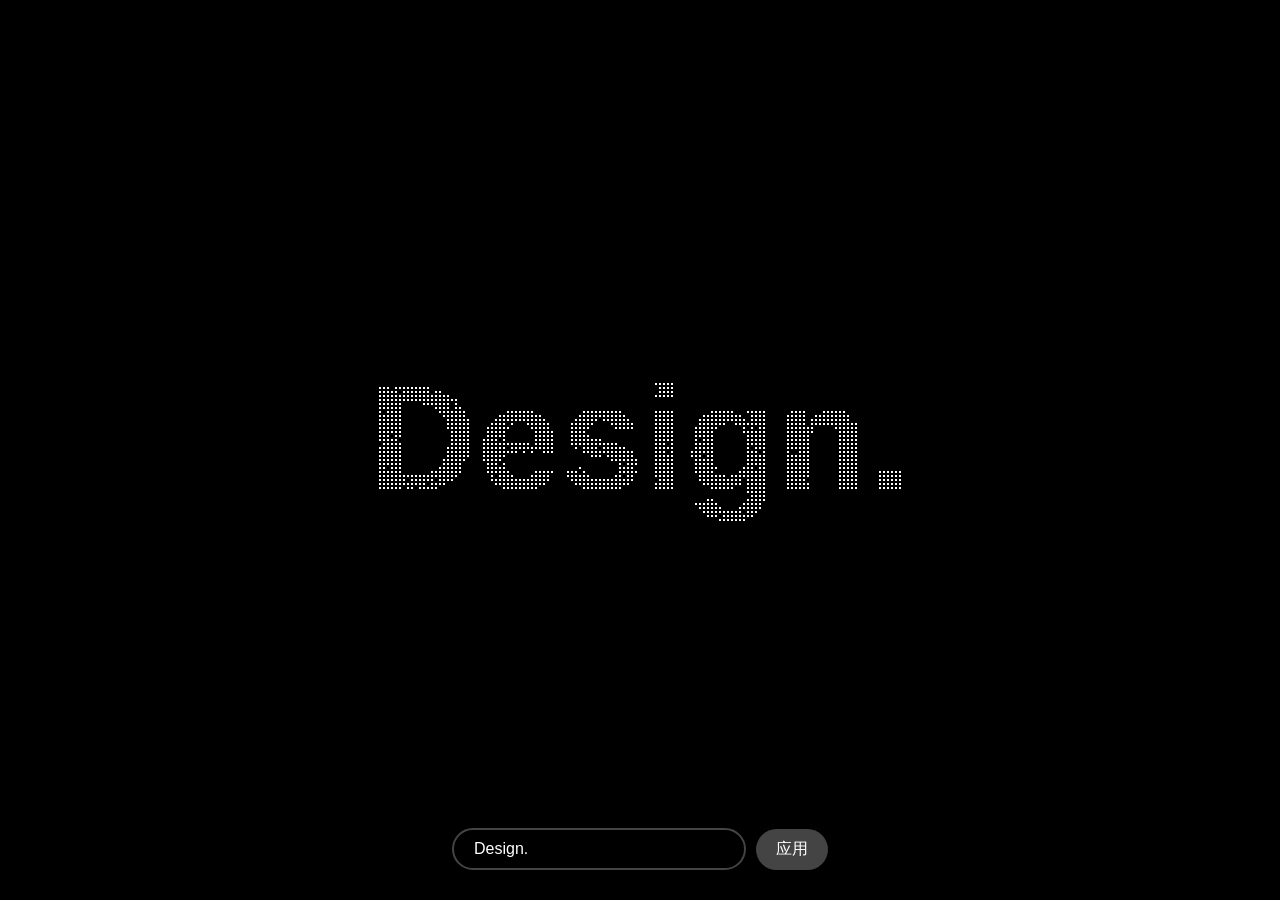
==== granule.html @ 825453bb "first commit" ====
﻿<!doctype html>
<html>
<head>
<meta charset="utf-8">
<title>文字化微粒子</title>
<script src="https://ajax.aspnetcdn.com/ajax/jQuery/jquery-1.11.3.min.js"></script>
<style>
body {
	display:grid;
	place-items:center;
	height:100dvh;
	background:#222;
	margin:0;
}
canvas {
	position:fixed;
	inset:0;
	width:100%;
	height:100%;
}
.input-container {
	position:fixed;
	bottom:30px;
	left:50%;
	transform:translateX(-50%);
	z-index:10;
	display:flex;
	gap:10px;
	align-items:center;
}
#textInput {
	padding:10px 20px;
	font-size:16px;
	border:2px solid #444;
	border-radius:25px;
	background:rgba(0,0,0,0.7);
	color:#fff;
	outline:none;
	width:250px;
	transition:border-color 0.3s;
}
#textInput:focus {
	border-color:#666;
}
#submitBtn {
	padding:10px 20px;
	font-size:16px;
	border:none;
	border-radius:25px;
	background:#444;
	color:#fff;
	cursor:pointer;
	transition:background 0.3s;
}
#submitBtn:hover {
	background:#666;
}
</style>
</head>
<body>
<div>
    <canvas></canvas>
</div>
<div class="input-container">
    <input type="text" id="textInput" placeholder="输入文字..." value="Design.">
    <button id="submitBtn">应用</button>
</div>

<script>
const canvas = document.querySelector("canvas");
const gl = canvas.getContext("webgl");

canvas.width = window.innerWidth;
canvas.height = window.innerHeight;
gl.viewport(0, 0, canvas.width, canvas.height);

// Configurable parameters
const config = {
    particleCount: 5000,
    textArray: ["Design.", "Code.", "Coffee."],
    mouseRadius: 0.1,
    particleSize: 2,
    forceMultiplier: 0.001,
    returnSpeed: 0.005,
    velocityDamping: 0.95,
    colorMultiplier: 40000,
    saturationMultiplier: 1000,
    textChangeInterval: 10000,
    rotationForceMultiplier: 0.5
};

let currentTextIndex = 0;
let nextTextTimeout;
let textCoordinates = [];

const mouse = {
    x: -500,
    y: -500,
    radius: config.mouseRadius
};

const particles = [];
for (let i = 0; i < config.particleCount; i++) {
    particles.push({
        x: 0,
        y: 0,
        baseX: 0,
        baseY: 0,
        vx: 0,
        vy: 0
    });
}

const vertexShaderSource = `
    attribute vec2 a_position;
    attribute float a_hue;
    attribute float a_saturation;
    varying float v_hue;
    varying float v_saturation;
    void main() {
        gl_PointSize = ${config.particleSize.toFixed(1)};
        gl_Position = vec4(a_position, 0.0, 1.0);
        v_hue = a_hue;
        v_saturation = a_saturation;
    }
`;

const fragmentShaderSource = `
    precision mediump float;
    varying float v_hue;
    varying float v_saturation;
    void main() {
        float c = v_hue * 6.0;
        float x = 1.0 - abs(mod(c, 2.0) - 1.0);
        vec3 color;
        if (c < 1.0) color = vec3(1.0, x, 0.0);
        else if (c < 2.0) color = vec3(x, 1.0, 0.0);
        else if (c < 3.0) color = vec3(0.0, 1.0, x);
        else if (c < 4.0) color = vec3(0.0, x, 1.0);
        else if (c < 5.0) color = vec3(x, 0.0, 1.0);
        else color = vec3(1.0, 0.0, x);
        vec3 finalColor = mix(vec3(1.0), color, v_saturation);
        gl_FragColor = vec4(finalColor, 1.0);
    }
`;

function createShader(gl, type, source) {
    const shader = gl.createShader(type);
    gl.shaderSource(shader, source);
    gl.compileShader(shader);
    if (!gl.getShaderParameter(shader, gl.COMPILE_STATUS)) {
        console.error(gl.getShaderInfoLog(shader));
        gl.Shader(shader);
        return null;
    }
    return shader;
}

function createProgram(gl, vertexShader, fragmentShader) {
    const program = gl.createProgram();
    gl.attachShader(program, vertexShader);
    gl.attachShader(program, fragmentShader);
    gl.linkProgram(program);
    if (!gl.getProgramParameter(program, gl.LINK_STATUS)) {
        console.error(gl.getProgramInfoLog(program));
        gl.Program(program);
        return null;
    }
    return program;
}

const vertexShader = createShader(gl, gl.VERTEX_SHADER, vertexShaderSource);
const fragmentShader = createShader(
    gl,
    gl.FRAGMENT_SHADER,
    fragmentShaderSource
);
const program = createProgram(gl, vertexShader, fragmentShader);

const positionAttributeLocation = gl.getAttribLocation(program, "a_position");
const hueAttributeLocation = gl.getAttribLocation(program, "a_hue");
const saturationAttributeLocation = gl.getAttribLocation(
    program,
    "a_saturation"
);

const positionBuffer = gl.createBuffer();
const hueBuffer = gl.createBuffer();
const saturationBuffer = gl.createBuffer();

const positions = new Float32Array(config.particleCount * 2);
const hues = new Float32Array(config.particleCount);
const saturations = new Float32Array(config.particleCount);

function getTextCoordinates(text) {
    const ctx = document.createElement("canvas").getContext("2d");
    ctx.canvas.width = canvas.width;
    ctx.canvas.height = canvas.height;
    const fontSize = Math.min(canvas.width / 6, canvas.height / 6);
    ctx.font = `900 ${fontSize}px Arial`;
    ctx.fillStyle = "white";
    ctx.textAlign = "center";
    ctx.textBaseline = "middle";
    ctx.fillText(text, canvas.width / 2, canvas.height / 2);
    const imageData = ctx.getImageData(0, 0, canvas.width, canvas.height).data;
    const coordinates = [];
    for (let y = 0; y < canvas.height; y += 4) {
        for (let x = 0; x < canvas.width; x += 4) {
            const index = (y * canvas.width + x) * 4;
            if (imageData[index + 3] > 128) {
                coordinates.push({
                    x: (x / canvas.width) * 2 - 1,
                    y: (y / canvas.height) * -2 + 1
                });
            }
        }
    }
    return coordinates;
}

function createParticles() {
    textCoordinates = getTextCoordinates(config.textArray[currentTextIndex]);
    for (let i = 0; i < config.particleCount; i++) {
        const randomIndex = Math.floor(Math.random() * textCoordinates.length);
        const {
            x,
            y
        } = textCoordinates[randomIndex];
        particles[i].x = particles[i].baseX = x;
        particles[i].y = particles[i].baseY = y;
    }
}

function updateParticles() {
    for (let i = 0; i < config.particleCount; i++) {
        const particle = particles[i];
        const dx = mouse.x - particle.x;
        const dy = mouse.y - particle.y;
        const distance = Math.sqrt(dx * dx + dy * dy);
        const forceDirectionX = dx / distance;
        const forceDirectionY = dy / distance;
        const maxDistance = mouse.radius;
        const force = (maxDistance - distance) / maxDistance;
        const directionX = forceDirectionX * force * config.forceMultiplier;
        const directionY = forceDirectionY * force * config.forceMultiplier;

        const angle = Math.atan2(dy, dx);

        const rotationForceX = Math.sin(-Math.cos(angle * -1) *
            Math.sin(config.rotationForceMultiplier * Math.cos(force)) *
            Math.sin(distance * distance) *
            Math.sin(angle * distance)
        );

        const rotationForceY = Math.sin(
            Math.cos(angle * 1) *
            Math.sin(config.rotationForceMultiplier * Math.sin(force)) *
            Math.sin(distance * distance) *
            Math.cos(angle * distance)
        );

        if (distance < mouse.radius) {
            particle.vx -= directionX + rotationForceX;
            particle.vy -= directionY + rotationForceY;
        } else {
            particle.vx += (particle.baseX - particle.x) * config.returnSpeed;
            particle.vy += (particle.baseY - particle.y) * config.returnSpeed;
        }

        particle.x += particle.vx;
        particle.y += particle.vy;
        particle.vx *= config.velocityDamping;
        particle.vy *= config.velocityDamping;

        const speed = Math.sqrt(
            particle.vx * particle.vx + particle.vy * particle.vy
        );
        const hue = (speed * config.colorMultiplier) % 360;

        hues[i] = hue / 360;
        saturations[i] = Math.min(speed * config.saturationMultiplier, 1);
        positions[i * 2] = particle.x;
        positions[i * 2 + 1] = particle.y;
    }
    gl.bindBuffer(gl.ARRAY_BUFFER, positionBuffer);
    gl.bufferData(gl.ARRAY_BUFFER, positions, gl.DYNAMIC_DRAW);
    gl.bindBuffer(gl.ARRAY_BUFFER, hueBuffer);
    gl.bufferData(gl.ARRAY_BUFFER, hues, gl.DYNAMIC_DRAW);
    gl.bindBuffer(gl.ARRAY_BUFFER, saturationBuffer);
    gl.bufferData(gl.ARRAY_BUFFER, saturations, gl.DYNAMIC_DRAW);
}

function animate() {
    updateParticles();

    gl.clear(gl.COLOR_BUFFER_BIT);
    gl.bindBuffer(gl.ARRAY_BUFFER, positionBuffer);
    gl.vertexAttribPointer(positionAttributeLocation, 2, gl.FLOAT, false, 0, 0);
    gl.enableVertexAttribArray(positionAttributeLocation);
    gl.bindBuffer(gl.ARRAY_BUFFER, hueBuffer);
    gl.vertexAttribPointer(hueAttributeLocation, 1, gl.FLOAT, false, 0, 0);
    gl.enableVertexAttribArray(hueAttributeLocation);
    gl.bindBuffer(gl.ARRAY_BUFFER, saturationBuffer);
    gl.vertexAttribPointer(saturationAttributeLocation, 1, gl.FLOAT, false, 0, 0);
    gl.enableVertexAttribArray(saturationAttributeLocation);
    gl.useProgram(program);
    gl.drawArrays(gl.POINTS, 0, config.particleCount);
    requestAnimationFrame(animate);
}

canvas.addEventListener("mousemove", (event) => {
    mouse.x = (event.clientX / canvas.width) * 2 - 1;
    mouse.y = (event.clientY / canvas.height) * -2 + 1;
});

canvas.addEventListener("mouseleave", () => {
    mouse.x = -500;
    mouse.y = -500;
});

window.addEventListener("resize", () => {
    canvas.width = window.innerWidth;
    canvas.height = window.innerHeight;
    gl.viewport(0, 0, canvas.width, canvas.height);
    createParticles();
});

function changeText() {
    currentTextIndex = (currentTextIndex + 1) % config.textArray.length;
    const newCoordinates = getTextCoordinates(config.textArray[currentTextIndex]);
    for (let i = 0; i < config.particleCount; i++) {
        const randomIndex = Math.floor(Math.random() * newCoordinates.length);
        const {
            x,
            y
        } = newCoordinates[randomIndex];
        particles[i].baseX = x;
        particles[i].baseY = y;
    }
    nextTextTimeout = setTimeout(changeText, config.textChangeInterval);
}

gl.clearColor(0, 0, 0, 1);
createParticles();
animate();
nextTextTimeout = setTimeout(changeText, config.textChangeInterval);

// 输入框功能
document.getElementById('submitBtn').addEventListener('click', updateTextFromInput);
document.getElementById('textInput').addEventListener('keypress', (e) => {
    if (e.key === 'Enter') {
        updateTextFromInput();
    }
});

function updateTextFromInput() {
    const input = document.getElementById('textInput');
    const text = input.value.trim();
    if (text) {
        config.textArray = [text];
        currentTextIndex = 0;
        clearTimeout(nextTextTimeout);
        const newCoordinates = getTextCoordinates(text);
        for (let i = 0; i < config.particleCount; i++) {
            const randomIndex = Math.floor(Math.random() * newCoordinates.length);
            const { x, y } = newCoordinates[randomIndex];
            particles[i].baseX = x;
            particles[i].baseY = y;
        }
    }
}
</script>

</body>
</html>
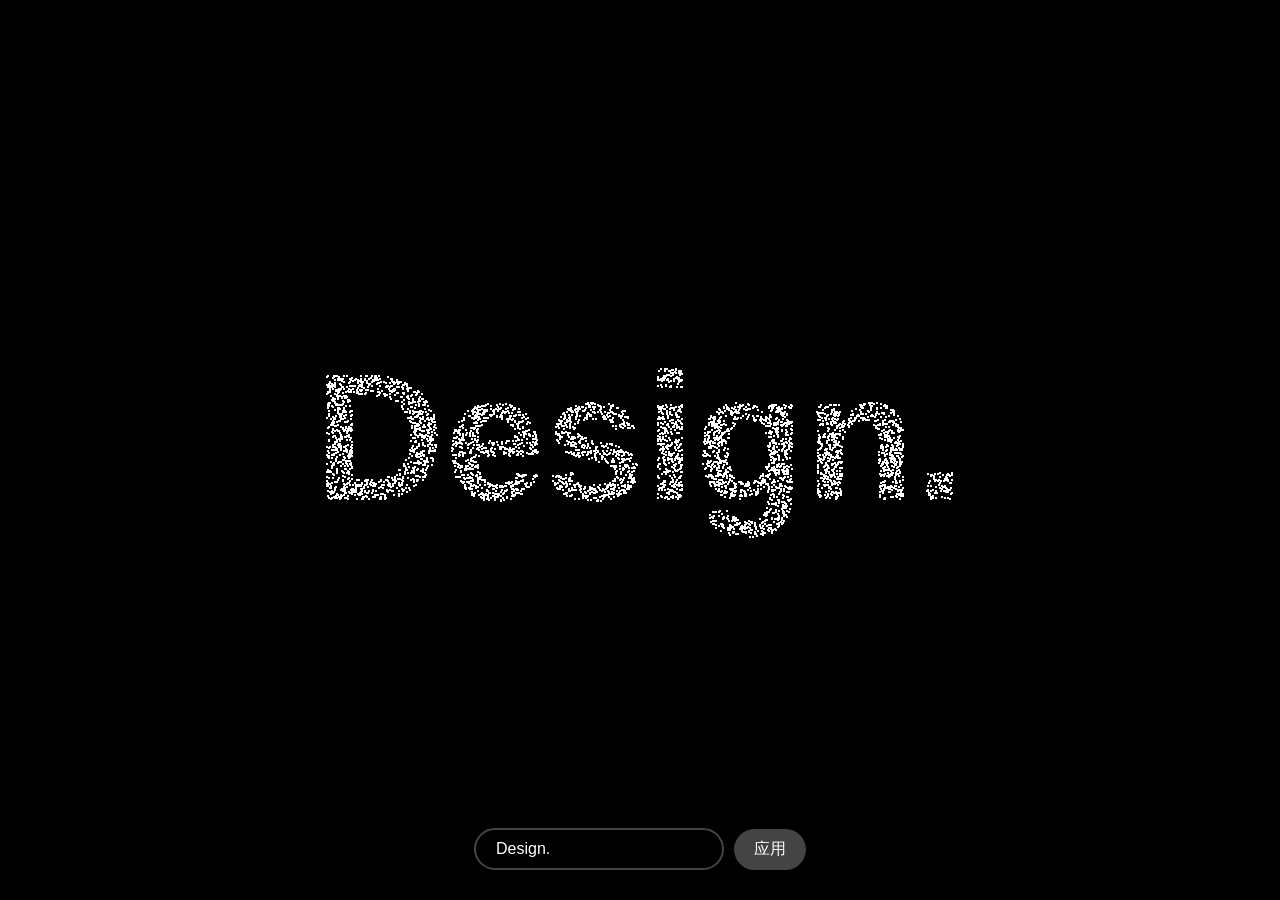
==== commit 3fcfab95: "提交修复, seed" ====
--- a/granule.html
+++ b/granule.html
@@ -1,61 +1,10 @@
-﻿<!doctype html>
-<html>
+<!doctype html>
+<html lang="zh-CN">
 <head>
 <meta charset="utf-8">
+<meta name="viewport" content="width=device-width, initial-scale=1.0, maximum-scale=1.0, user-scalable=no">
 <title>文字化微粒子</title>
-<script src="https://ajax.aspnetcdn.com/ajax/jQuery/jquery-1.11.3.min.js"></script>
-<style>
-body {
-	display:grid;
-	place-items:center;
-	height:100dvh;
-	background:#222;
-	margin:0;
-}
-canvas {
-	position:fixed;
-	inset:0;
-	width:100%;
-	height:100%;
-}
-.input-container {
-	position:fixed;
-	bottom:30px;
-	left:50%;
-	transform:translateX(-50%);
-	z-index:10;
-	display:flex;
-	gap:10px;
-	align-items:center;
-}
-#textInput {
-	padding:10px 20px;
-	font-size:16px;
-	border:2px solid #444;
-	border-radius:25px;
-	background:rgba(0,0,0,0.7);
-	color:#fff;
-	outline:none;
-	width:250px;
-	transition:border-color 0.3s;
-}
-#textInput:focus {
-	border-color:#666;
-}
-#submitBtn {
-	padding:10px 20px;
-	font-size:16px;
-	border:none;
-	border-radius:25px;
-	background:#444;
-	color:#fff;
-	cursor:pointer;
-	transition:background 0.3s;
-}
-#submitBtn:hover {
-	background:#666;
-}
-</style>
+<link rel="stylesheet" href="style.css">
 </head>
 <body>
 <div>
@@ -65,311 +14,6 @@
     <input type="text" id="textInput" placeholder="输入文字..." value="Design.">
     <button id="submitBtn">应用</button>
 </div>
-
-<script>
-const canvas = document.querySelector("canvas");
-const gl = canvas.getContext("webgl");
-
-canvas.width = window.innerWidth;
-canvas.height = window.innerHeight;
-gl.viewport(0, 0, canvas.width, canvas.height);
-
-// Configurable parameters
-const config = {
-    particleCount: 5000,
-    textArray: ["Design.", "Code.", "Coffee."],
-    mouseRadius: 0.1,
-    particleSize: 2,
-    forceMultiplier: 0.001,
-    returnSpeed: 0.005,
-    velocityDamping: 0.95,
-    colorMultiplier: 40000,
-    saturationMultiplier: 1000,
-    textChangeInterval: 10000,
-    rotationForceMultiplier: 0.5
-};
-
-let currentTextIndex = 0;
-let nextTextTimeout;
-let textCoordinates = [];
-
-const mouse = {
-    x: -500,
-    y: -500,
-    radius: config.mouseRadius
-};
-
-const particles = [];
-for (let i = 0; i < config.particleCount; i++) {
-    particles.push({
-        x: 0,
-        y: 0,
-        baseX: 0,
-        baseY: 0,
-        vx: 0,
-        vy: 0
-    });
-}
-
-const vertexShaderSource = `
-    attribute vec2 a_position;
-    attribute float a_hue;
-    attribute float a_saturation;
-    varying float v_hue;
-    varying float v_saturation;
-    void main() {
-        gl_PointSize = ${config.particleSize.toFixed(1)};
-        gl_Position = vec4(a_position, 0.0, 1.0);
-        v_hue = a_hue;
-        v_saturation = a_saturation;
-    }
-`;
-
-const fragmentShaderSource = `
-    precision mediump float;
-    varying float v_hue;
-    varying float v_saturation;
-    void main() {
-        float c = v_hue * 6.0;
-        float x = 1.0 - abs(mod(c, 2.0) - 1.0);
-        vec3 color;
-        if (c < 1.0) color = vec3(1.0, x, 0.0);
-        else if (c < 2.0) color = vec3(x, 1.0, 0.0);
-        else if (c < 3.0) color = vec3(0.0, 1.0, x);
-        else if (c < 4.0) color = vec3(0.0, x, 1.0);
-        else if (c < 5.0) color = vec3(x, 0.0, 1.0);
-        else color = vec3(1.0, 0.0, x);
-        vec3 finalColor = mix(vec3(1.0), color, v_saturation);
-        gl_FragColor = vec4(finalColor, 1.0);
-    }
-`;
-
-function createShader(gl, type, source) {
-    const shader = gl.createShader(type);
-    gl.shaderSource(shader, source);
-    gl.compileShader(shader);
-    if (!gl.getShaderParameter(shader, gl.COMPILE_STATUS)) {
-        console.error(gl.getShaderInfoLog(shader));
-        gl.Shader(shader);
-        return null;
-    }
-    return shader;
-}
-
-function createProgram(gl, vertexShader, fragmentShader) {
-    const program = gl.createProgram();
-    gl.attachShader(program, vertexShader);
-    gl.attachShader(program, fragmentShader);
-    gl.linkProgram(program);
-    if (!gl.getProgramParameter(program, gl.LINK_STATUS)) {
-        console.error(gl.getProgramInfoLog(program));
-        gl.Program(program);
-        return null;
-    }
-    return program;
-}
-
-const vertexShader = createShader(gl, gl.VERTEX_SHADER, vertexShaderSource);
-const fragmentShader = createShader(
-    gl,
-    gl.FRAGMENT_SHADER,
-    fragmentShaderSource
-);
-const program = createProgram(gl, vertexShader, fragmentShader);
-
-const positionAttributeLocation = gl.getAttribLocation(program, "a_position");
-const hueAttributeLocation = gl.getAttribLocation(program, "a_hue");
-const saturationAttributeLocation = gl.getAttribLocation(
-    program,
-    "a_saturation"
-);
-
-const positionBuffer = gl.createBuffer();
-const hueBuffer = gl.createBuffer();
-const saturationBuffer = gl.createBuffer();
-
-const positions = new Float32Array(config.particleCount * 2);
-const hues = new Float32Array(config.particleCount);
-const saturations = new Float32Array(config.particleCount);
-
-function getTextCoordinates(text) {
-    const ctx = document.createElement("canvas").getContext("2d");
-    ctx.canvas.width = canvas.width;
-    ctx.canvas.height = canvas.height;
-    const fontSize = Math.min(canvas.width / 6, canvas.height / 6);
-    ctx.font = `900 ${fontSize}px Arial`;
-    ctx.fillStyle = "white";
-    ctx.textAlign = "center";
-    ctx.textBaseline = "middle";
-    ctx.fillText(text, canvas.width / 2, canvas.height / 2);
-    const imageData = ctx.getImageData(0, 0, canvas.width, canvas.height).data;
-    const coordinates = [];
-    for (let y = 0; y < canvas.height; y += 4) {
-        for (let x = 0; x < canvas.width; x += 4) {
-            const index = (y * canvas.width + x) * 4;
-            if (imageData[index + 3] > 128) {
-                coordinates.push({
-                    x: (x / canvas.width) * 2 - 1,
-                    y: (y / canvas.height) * -2 + 1
-                });
-            }
-        }
-    }
-    return coordinates;
-}
-
-function createParticles() {
-    textCoordinates = getTextCoordinates(config.textArray[currentTextIndex]);
-    for (let i = 0; i < config.particleCount; i++) {
-        const randomIndex = Math.floor(Math.random() * textCoordinates.length);
-        const {
-            x,
-            y
-        } = textCoordinates[randomIndex];
-        particles[i].x = particles[i].baseX = x;
-        particles[i].y = particles[i].baseY = y;
-    }
-}
-
-function updateParticles() {
-    for (let i = 0; i < config.particleCount; i++) {
-        const particle = particles[i];
-        const dx = mouse.x - particle.x;
-        const dy = mouse.y - particle.y;
-        const distance = Math.sqrt(dx * dx + dy * dy);
-        const forceDirectionX = dx / distance;
-        const forceDirectionY = dy / distance;
-        const maxDistance = mouse.radius;
-        const force = (maxDistance - distance) / maxDistance;
-        const directionX = forceDirectionX * force * config.forceMultiplier;
-        const directionY = forceDirectionY * force * config.forceMultiplier;
-
-        const angle = Math.atan2(dy, dx);
-
-        const rotationForceX = Math.sin(-Math.cos(angle * -1) *
-            Math.sin(config.rotationForceMultiplier * Math.cos(force)) *
-            Math.sin(distance * distance) *
-            Math.sin(angle * distance)
-        );
-
-        const rotationForceY = Math.sin(
-            Math.cos(angle * 1) *
-            Math.sin(config.rotationForceMultiplier * Math.sin(force)) *
-            Math.sin(distance * distance) *
-            Math.cos(angle * distance)
-        );
-
-        if (distance < mouse.radius) {
-            particle.vx -= directionX + rotationForceX;
-            particle.vy -= directionY + rotationForceY;
-        } else {
-            particle.vx += (particle.baseX - particle.x) * config.returnSpeed;
-            particle.vy += (particle.baseY - particle.y) * config.returnSpeed;
-        }
-
-        particle.x += particle.vx;
-        particle.y += particle.vy;
-        particle.vx *= config.velocityDamping;
-        particle.vy *= config.velocityDamping;
-
-        const speed = Math.sqrt(
-            particle.vx * particle.vx + particle.vy * particle.vy
-        );
-        const hue = (speed * config.colorMultiplier) % 360;
-
-        hues[i] = hue / 360;
-        saturations[i] = Math.min(speed * config.saturationMultiplier, 1);
-        positions[i * 2] = particle.x;
-        positions[i * 2 + 1] = particle.y;
-    }
-    gl.bindBuffer(gl.ARRAY_BUFFER, positionBuffer);
-    gl.bufferData(gl.ARRAY_BUFFER, positions, gl.DYNAMIC_DRAW);
-    gl.bindBuffer(gl.ARRAY_BUFFER, hueBuffer);
-    gl.bufferData(gl.ARRAY_BUFFER, hues, gl.DYNAMIC_DRAW);
-    gl.bindBuffer(gl.ARRAY_BUFFER, saturationBuffer);
-    gl.bufferData(gl.ARRAY_BUFFER, saturations, gl.DYNAMIC_DRAW);
-}
-
-function animate() {
-    updateParticles();
-
-    gl.clear(gl.COLOR_BUFFER_BIT);
-    gl.bindBuffer(gl.ARRAY_BUFFER, positionBuffer);
-    gl.vertexAttribPointer(positionAttributeLocation, 2, gl.FLOAT, false, 0, 0);
-    gl.enableVertexAttribArray(positionAttributeLocation);
-    gl.bindBuffer(gl.ARRAY_BUFFER, hueBuffer);
-    gl.vertexAttribPointer(hueAttributeLocation, 1, gl.FLOAT, false, 0, 0);
-    gl.enableVertexAttribArray(hueAttributeLocation);
-    gl.bindBuffer(gl.ARRAY_BUFFER, saturationBuffer);
-    gl.vertexAttribPointer(saturationAttributeLocation, 1, gl.FLOAT, false, 0, 0);
-    gl.enableVertexAttribArray(saturationAttributeLocation);
-    gl.useProgram(program);
-    gl.drawArrays(gl.POINTS, 0, config.particleCount);
-    requestAnimationFrame(animate);
-}
-
-canvas.addEventListener("mousemove", (event) => {
-    mouse.x = (event.clientX / canvas.width) * 2 - 1;
-    mouse.y = (event.clientY / canvas.height) * -2 + 1;
-});
-
-canvas.addEventListener("mouseleave", () => {
-    mouse.x = -500;
-    mouse.y = -500;
-});
-
-window.addEventListener("resize", () => {
-    canvas.width = window.innerWidth;
-    canvas.height = window.innerHeight;
-    gl.viewport(0, 0, canvas.width, canvas.height);
-    createParticles();
-});
-
-function changeText() {
-    currentTextIndex = (currentTextIndex + 1) % config.textArray.length;
-    const newCoordinates = getTextCoordinates(config.textArray[currentTextIndex]);
-    for (let i = 0; i < config.particleCount; i++) {
-        const randomIndex = Math.floor(Math.random() * newCoordinates.length);
-        const {
-            x,
-            y
-        } = newCoordinates[randomIndex];
-        particles[i].baseX = x;
-        particles[i].baseY = y;
-    }
-    nextTextTimeout = setTimeout(changeText, config.textChangeInterval);
-}
-
-gl.clearColor(0, 0, 0, 1);
-createParticles();
-animate();
-nextTextTimeout = setTimeout(changeText, config.textChangeInterval);
-
-// 输入框功能
-document.getElementById('submitBtn').addEventListener('click', updateTextFromInput);
-document.getElementById('textInput').addEventListener('keypress', (e) => {
-    if (e.key === 'Enter') {
-        updateTextFromInput();
-    }
-});
-
-function updateTextFromInput() {
-    const input = document.getElementById('textInput');
-    const text = input.value.trim();
-    if (text) {
-        config.textArray = [text];
-        currentTextIndex = 0;
-        clearTimeout(nextTextTimeout);
-        const newCoordinates = getTextCoordinates(text);
-        for (let i = 0; i < config.particleCount; i++) {
-            const randomIndex = Math.floor(Math.random() * newCoordinates.length);
-            const { x, y } = newCoordinates[randomIndex];
-            particles[i].baseX = x;
-            particles[i].baseY = y;
-        }
-    }
-}
-</script>
-
+<script src="app.js"></script>
 </body>
 </html>
--- a/style.css
+++ b/style.css
@@ -0,0 +1,92 @@
+* {
+    margin: 0;
+    padding: 0;
+    box-sizing: border-box;
+}
+
+body {
+    display: grid;
+    place-items: center;
+    height: 100dvh;
+    background: #222;
+    margin: 0;
+    overflow: hidden;
+}
+
+canvas {
+    position: fixed;
+    inset: 0;
+    width: 100%;
+    height: 100%;
+    touch-action: none;
+}
+
+.input-container {
+    position: fixed;
+    bottom: 30px;
+    left: 50%;
+    transform: translateX(-50%);
+    z-index: 10;
+    display: flex;
+    gap: 10px;
+    align-items: center;
+    width: 90%;
+    max-width: 400px;
+    justify-content: center;
+}
+
+#textInput {
+    padding: 10px 20px;
+    font-size: 16px;
+    border: 2px solid #444;
+    border-radius: 25px;
+    background: rgba(0, 0, 0, 0.7);
+    color: #fff;
+    outline: none;
+    width: 100%;
+    max-width: 250px;
+    min-width: 120px;
+    transition: border-color 0.3s;
+    box-sizing: border-box;
+}
+
+#textInput:focus {
+    border-color: #666;
+}
+
+#submitBtn {
+    padding: 10px 20px;
+    font-size: 16px;
+    border: none;
+    border-radius: 25px;
+    background: #444;
+    color: #fff;
+    cursor: pointer;
+    transition: background 0.3s;
+    white-space: nowrap;
+}
+
+#submitBtn:hover {
+    background: #666;
+}
+
+@media (max-width: 768px) {
+    .input-container {
+        bottom: 20px;
+        width: 95%;
+        max-width: none;
+    }
+
+    #textInput {
+        padding: 14px 18px;
+        font-size: 16px;
+        max-width: none;
+        flex: 1;
+    }
+
+    #submitBtn {
+        padding: 14px 18px;
+        font-size: 16px;
+        flex-shrink: 0;
+    }
+}
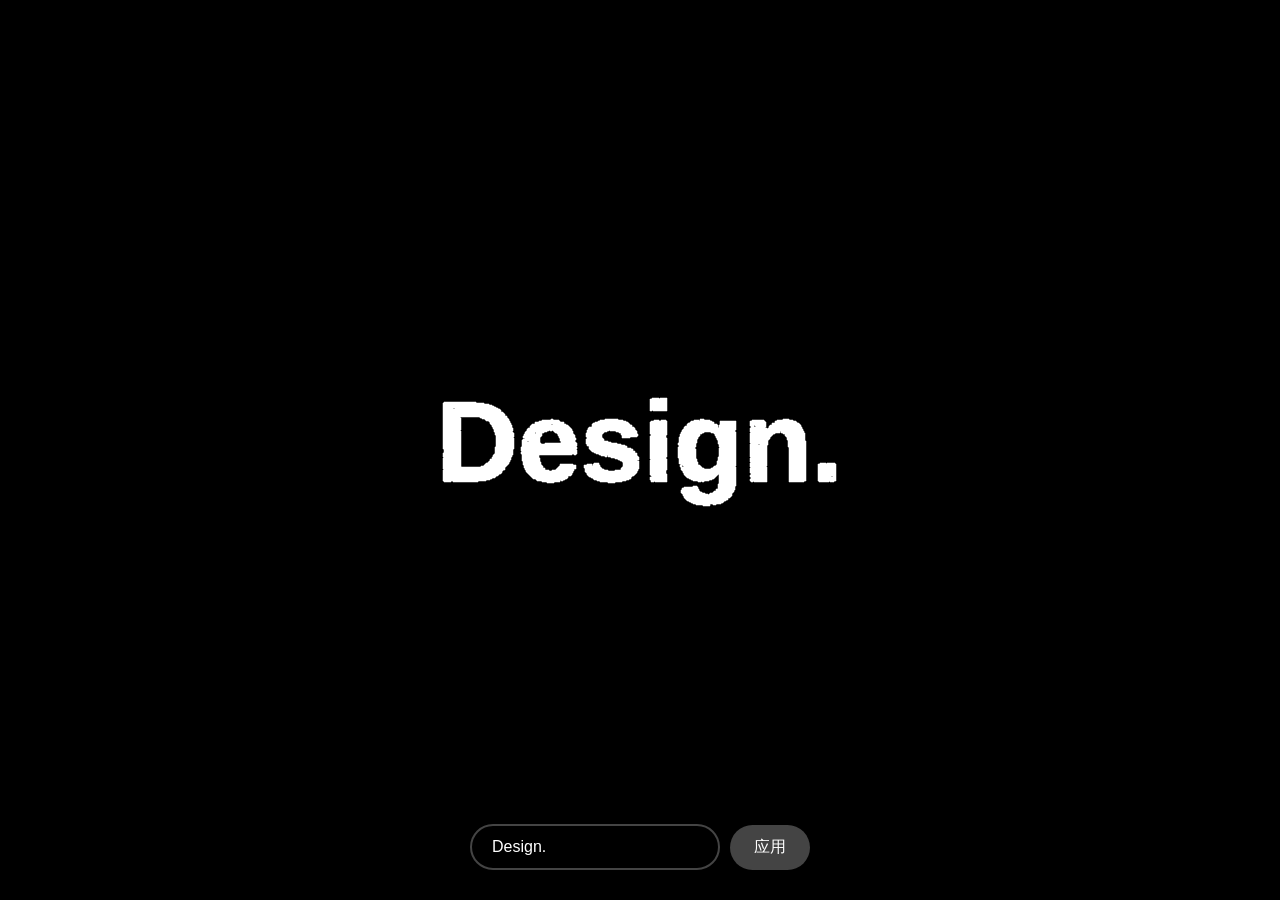
==== commit a6516ed0: "修改bug, glm" ====
--- a/granule.html
+++ b/granule.html
@@ -1,19 +1,21 @@
-<!doctype html>
+﻿<!doctype html>
 <html lang="zh-CN">
 <head>
-<meta charset="utf-8">
-<meta name="viewport" content="width=device-width, initial-scale=1.0, maximum-scale=1.0, user-scalable=no">
-<title>文字化微粒子</title>
-<link rel="stylesheet" href="style.css">
+    <meta charset="utf-8">
+    <meta name="viewport" content="width=device-width, initial-scale=1.0, maximum-scale=1.0, user-scalable=no">
+    <meta name="apple-mobile-web-app-capable" content="yes">
+    <meta name="mobile-web-app-capable" content="yes">
+    <title>粒子文字效果</title>
+    <link rel="stylesheet" href="styles.css">
 </head>
 <body>
-<div>
-    <canvas></canvas>
-</div>
-<div class="input-container">
-    <input type="text" id="textInput" placeholder="输入文字..." value="Design.">
-    <button id="submitBtn">应用</button>
-</div>
-<script src="app.js"></script>
+    <div>
+        <canvas></canvas>
+    </div>
+    <div class="input-container">
+        <input type="text" id="textInput" placeholder="输入文字..." value="Design.">
+        <button id="submitBtn">应用</button>
+    </div>
+    <script src="script.js"></script>
 </body>
 </html>
--- a/styles.css
+++ b/styles.css
@@ -0,0 +1,105 @@
+* {
+    margin: 0;
+    padding: 0;
+    box-sizing: border-box;
+}
+
+body {
+    display: grid;
+    place-items: center;
+    height: 100dvh;
+    background: #222;
+    margin: 0;
+    overflow: hidden;
+}
+
+canvas {
+    position: fixed;
+    inset: 0;
+    width: 100%;
+    height: 100%;
+}
+
+.input-container {
+    position: fixed;
+    bottom: 30px;
+    left: 50%;
+    transform: translateX(-50%);
+    z-index: 10;
+    display: flex;
+    gap: 10px;
+    align-items: center;
+    flex-wrap: wrap;
+    justify-content: center;
+    padding: 0 15px;
+    width: 100%;
+    max-width: 600px;
+}
+
+#textInput {
+    padding: 12px 20px;
+    font-size: 16px;
+    border: 2px solid #444;
+    border-radius: 25px;
+    background: rgba(0, 0, 0, 0.7);
+    color: #fff;
+    outline: none;
+    width: 250px;
+    max-width: calc(100% - 100px);
+    transition: border-color 0.3s;
+    min-width: 150px;
+}
+
+#textInput:focus {
+    border-color: #666;
+}
+
+#submitBtn {
+    padding: 12px 24px;
+    font-size: 16px;
+    border: none;
+    border-radius: 25px;
+    background: #444;
+    color: #fff;
+    cursor: pointer;
+    transition: background 0.3s;
+    white-space: nowrap;
+}
+
+#submitBtn:hover {
+    background: #666;
+}
+
+#submitBtn:active {
+    background: #333;
+}
+
+@media screen and (max-width: 480px) {
+    .input-container {
+        bottom: 20px;
+        gap: 8px;
+    }
+
+    #textInput {
+        font-size: 16px;
+        padding: 14px 18px;
+        width: calc(100% - 90px);
+        min-width: 0;
+    }
+
+    #submitBtn {
+        padding: 14px 20px;
+        font-size: 16px;
+    }
+}
+
+@media screen and (max-width: 320px) {
+    #textInput {
+        width: 100%;
+        max-width: 100%;
+    }
+
+    #submitBtn {
+        width: 100%;
+    }
+}
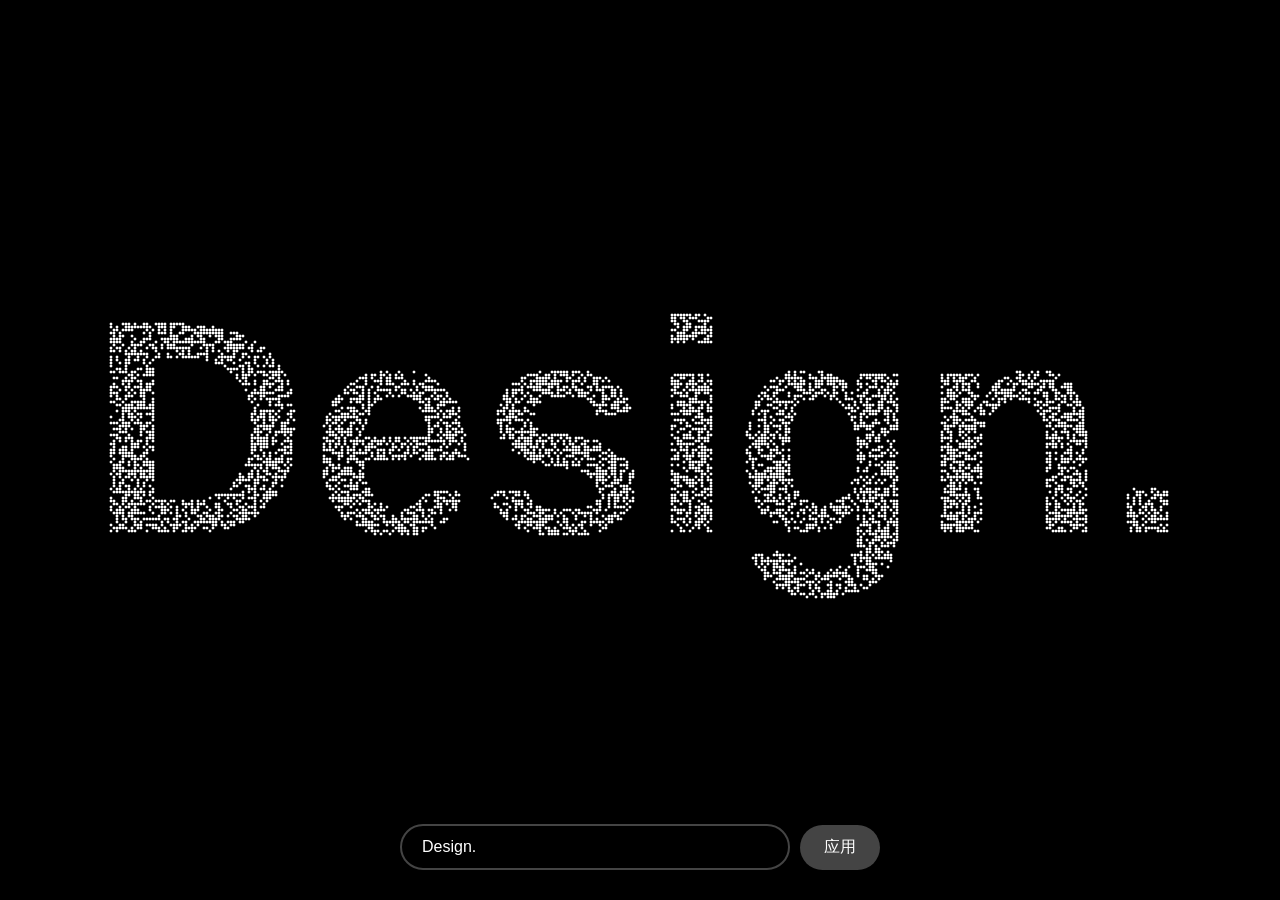
==== commit 3614a91a: "修改bug, kimi" ====
--- a/granule.html
+++ b/granule.html
@@ -1,21 +1,512 @@
 ﻿<!doctype html>
-<html lang="zh-CN">
+<html>
 <head>
-    <meta charset="utf-8">
-    <meta name="viewport" content="width=device-width, initial-scale=1.0, maximum-scale=1.0, user-scalable=no">
-    <meta name="apple-mobile-web-app-capable" content="yes">
-    <meta name="mobile-web-app-capable" content="yes">
-    <title>粒子文字效果</title>
-    <link rel="stylesheet" href="styles.css">
+<meta charset="utf-8">
+<meta name="viewport" content="width=device-width, initial-scale=1.0, maximum-scale=1.0, user-scalable=no">
+<title>文字化微粒子</title>
+<style>
+* {
+    box-sizing: border-box;
+}
+
+body {
+    display: grid;
+    place-items: center;
+    height: 100dvh;
+    background: #222;
+    margin: 0;
+    overflow: hidden;
+}
+
+canvas {
+    position: fixed;
+    inset: 0;
+    width: 100%;
+    height: 100%;
+    touch-action: none;
+}
+
+.input-container {
+    position: fixed;
+    bottom: 30px;
+    left: 50%;
+    transform: translateX(-50%);
+    z-index: 10;
+    display: flex;
+    gap: 10px;
+    align-items: center;
+    width: 90%;
+    max-width: 500px;
+    padding: 0 10px;
+}
+
+#textInput {
+    flex: 1;
+    padding: 12px 20px;
+    font-size: 16px;
+    border: 2px solid #444;
+    border-radius: 25px;
+    background: rgba(0,0,0,0.7);
+    color: #fff;
+    outline: none;
+    min-width: 0;
+    transition: border-color 0.3s;
+}
+
+#textInput:focus {
+    border-color: #666;
+}
+
+#submitBtn {
+    padding: 12px 24px;
+    font-size: 16px;
+    border: none;
+    border-radius: 25px;
+    background: #444;
+    color: #fff;
+    cursor: pointer;
+    transition: background 0.3s;
+    white-space: nowrap;
+    flex-shrink: 0;
+}
+
+#submitBtn:hover {
+    background: #666;
+}
+
+#submitBtn:active {
+    background: #555;
+}
+
+@media (max-width: 480px) {
+    .input-container {
+        bottom: 20px;
+        width: 95%;
+        gap: 8px;
+    }
+
+    #textInput {
+        padding: 14px 16px;
+        font-size: 16px;
+    }
+
+    #submitBtn {
+        padding: 14px 20px;
+        font-size: 16px;
+    }
+}
+</style>
 </head>
 <body>
-    <div>
-        <canvas></canvas>
-    </div>
-    <div class="input-container">
-        <input type="text" id="textInput" placeholder="输入文字..." value="Design.">
-        <button id="submitBtn">应用</button>
-    </div>
-    <script src="script.js"></script>
+<div>
+    <canvas></canvas>
+</div>
+<div class="input-container">
+    <input type="text" id="textInput" placeholder="输入文字..." value="Design.">
+    <button id="submitBtn">应用</button>
+</div>
+
+<script>
+const canvas = document.querySelector("canvas");
+const gl = canvas.getContext("webgl");
+
+canvas.width = window.innerWidth;
+canvas.height = window.innerHeight;
+gl.viewport(0, 0, canvas.width, canvas.height);
+
+// Configurable parameters
+const config = {
+    particleCount: 8000,
+    textArray: ["Design.", "Code.", "Coffee."],
+    mouseRadius: 0.15,
+    particleSize: 2.5,
+    forceMultiplier: 0.001,
+    returnSpeed: 0.005,
+    velocityDamping: 0.95,
+    colorMultiplier: 40000,
+    saturationMultiplier: 1000,
+    textChangeInterval: 10000,
+    rotationForceMultiplier: 0.5
+};
+
+let currentTextIndex = 0;
+let nextTextTimeout;
+let textCoordinates = [];
+let isTouchActive = false;
+
+const mouse = {
+    x: -500,
+    y: -500,
+    radius: config.mouseRadius
+};
+
+const particles = [];
+for (let i = 0; i < config.particleCount; i++) {
+    particles.push({
+        x: 0,
+        y: 0,
+        baseX: 0,
+        baseY: 0,
+        vx: 0,
+        vy: 0
+    });
+}
+
+const vertexShaderSource = `
+    attribute vec2 a_position;
+    attribute float a_hue;
+    attribute float a_saturation;
+    varying float v_hue;
+    varying float v_saturation;
+    void main() {
+        gl_PointSize = ${config.particleSize.toFixed(1)};
+        gl_Position = vec4(a_position, 0.0, 1.0);
+        v_hue = a_hue;
+        v_saturation = a_saturation;
+    }
+`;
+
+const fragmentShaderSource = `
+    precision mediump float;
+    varying float v_hue;
+    varying float v_saturation;
+    void main() {
+        float c = v_hue * 6.0;
+        float x = 1.0 - abs(mod(c, 2.0) - 1.0);
+        vec3 color;
+        if (c < 1.0) color = vec3(1.0, x, 0.0);
+        else if (c < 2.0) color = vec3(x, 1.0, 0.0);
+        else if (c < 3.0) color = vec3(0.0, 1.0, x);
+        else if (c < 4.0) color = vec3(0.0, x, 1.0);
+        else if (c < 5.0) color = vec3(x, 0.0, 1.0);
+        else color = vec3(1.0, 0.0, x);
+        vec3 finalColor = mix(vec3(1.0), color, v_saturation);
+        gl_FragColor = vec4(finalColor, 1.0);
+    }
+`;
+
+function createShader(gl, type, source) {
+    const shader = gl.createShader(type);
+    gl.shaderSource(shader, source);
+    gl.compileShader(shader);
+    if (!gl.getShaderParameter(shader, gl.COMPILE_STATUS)) {
+        console.error(gl.getShaderInfoLog(shader));
+        gl.deleteShader(shader);
+        return null;
+    }
+    return shader;
+}
+
+function createProgram(gl, vertexShader, fragmentShader) {
+    const program = gl.createProgram();
+    gl.attachShader(program, vertexShader);
+    gl.attachShader(program, fragmentShader);
+    gl.linkProgram(program);
+    if (!gl.getProgramParameter(program, gl.LINK_STATUS)) {
+        console.error(gl.getProgramInfoLog(program));
+        gl.deleteProgram(program);
+        return null;
+    }
+    return program;
+}
+
+const vertexShader = createShader(gl, gl.VERTEX_SHADER, vertexShaderSource);
+const fragmentShader = createShader(
+    gl,
+    gl.FRAGMENT_SHADER,
+    fragmentShaderSource
+);
+const program = createProgram(gl, vertexShader, fragmentShader);
+
+const positionAttributeLocation = gl.getAttribLocation(program, "a_position");
+const hueAttributeLocation = gl.getAttribLocation(program, "a_hue");
+const saturationAttributeLocation = gl.getAttribLocation(
+    program,
+    "a_saturation"
+);
+
+const positionBuffer = gl.createBuffer();
+const hueBuffer = gl.createBuffer();
+const saturationBuffer = gl.createBuffer();
+
+const positions = new Float32Array(config.particleCount * 2);
+const hues = new Float32Array(config.particleCount);
+const saturations = new Float32Array(config.particleCount);
+
+function getTextCoordinates(text) {
+    const ctx = document.createElement("canvas").getContext("2d");
+    ctx.canvas.width = canvas.width;
+    ctx.canvas.height = canvas.height;
+
+    // 计算字体大小，考虑多行文本
+    const lines = text.split('\n');
+    const maxLineLength = Math.max(...lines.map(line => line.length));
+    const baseFontSize = Math.min(canvas.width / (maxLineLength * 0.6), canvas.height / (lines.length * 1.5));
+    const fontSize = Math.max(baseFontSize, 20);
+
+    ctx.font = `900 ${fontSize}px "Microsoft YaHei", "PingFang SC", "Noto Sans CJK SC", Arial, sans-serif`;
+    ctx.fillStyle = "white";
+    ctx.textAlign = "center";
+    ctx.textBaseline = "middle";
+
+    // 绘制多行文本
+    const lineHeight = fontSize * 1.2;
+    const startY = canvas.height / 2 - (lines.length - 1) * lineHeight / 2;
+
+    lines.forEach((line, index) => {
+        const y = startY + index * lineHeight;
+        ctx.fillText(line, canvas.width / 2, y);
+    });
+
+    const imageData = ctx.getImageData(0, 0, canvas.width, canvas.height).data;
+    const coordinates = [];
+
+    // 更精细的采样，确保中文也能被完整捕获
+    const step = 3;
+    for (let y = 0; y < canvas.height; y += step) {
+        for (let x = 0; x < canvas.width; x += step) {
+            const index = (y * canvas.width + x) * 4;
+            if (imageData[index + 3] > 128) {
+                coordinates.push({
+                    x: (x / canvas.width) * 2 - 1,
+                    y: (y / canvas.height) * -2 + 1
+                });
+            }
+        }
+    }
+
+    // 如果没有找到足够的坐标点，降低采样精度重试
+    if (coordinates.length < 100) {
+        for (let y = 0; y < canvas.height; y += 2) {
+            for (let x = 0; x < canvas.width; x += 2) {
+                const index = (y * canvas.width + x) * 4;
+                if (imageData[index + 3] > 128) {
+                    coordinates.push({
+                        x: (x / canvas.width) * 2 - 1,
+                        y: (y / canvas.height) * -2 + 1
+                    });
+                }
+            }
+        }
+    }
+
+    return coordinates;
+}
+
+function createParticles() {
+    textCoordinates = getTextCoordinates(config.textArray[currentTextIndex]);
+
+    // 如果没有找到坐标，使用默认位置
+    if (textCoordinates.length === 0) {
+        console.warn('No text coordinates found, using default positions');
+        for (let i = 0; i < config.particleCount; i++) {
+            const angle = (i / config.particleCount) * Math.PI * 2;
+            const radius = 0.5;
+            particles[i].x = particles[i].baseX = Math.cos(angle) * radius;
+            particles[i].y = particles[i].baseY = Math.sin(angle) * radius;
+        }
+        return;
+    }
+
+    for (let i = 0; i < config.particleCount; i++) {
+        const randomIndex = Math.floor(Math.random() * textCoordinates.length);
+        const { x, y } = textCoordinates[randomIndex];
+        particles[i].x = particles[i].baseX = x;
+        particles[i].y = particles[i].baseY = y;
+    }
+}
+
+function updateParticles() {
+    for (let i = 0; i < config.particleCount; i++) {
+        const particle = particles[i];
+        const dx = mouse.x - particle.x;
+        const dy = mouse.y - particle.y;
+        const distance = Math.sqrt(dx * dx + dy * dy);
+
+        if (distance > 0) {
+            const forceDirectionX = dx / distance;
+            const forceDirectionY = dy / distance;
+            const maxDistance = mouse.radius;
+            const force = Math.max(0, (maxDistance - distance) / maxDistance);
+            const directionX = forceDirectionX * force * config.forceMultiplier;
+            const directionY = forceDirectionY * force * config.forceMultiplier;
+
+            const angle = Math.atan2(dy, dx);
+
+            const rotationForceX = Math.sin(-Math.cos(angle * -1) *
+                Math.sin(config.rotationForceMultiplier * Math.cos(force)) *
+                Math.sin(distance * distance) *
+                Math.sin(angle * distance)
+            );
+
+            const rotationForceY = Math.sin(
+                Math.cos(angle * 1) *
+                Math.sin(config.rotationForceMultiplier * Math.sin(force)) *
+                Math.sin(distance * distance) *
+                Math.cos(angle * distance)
+            );
+
+            if (distance < mouse.radius) {
+                particle.vx -= directionX + rotationForceX;
+                particle.vy -= directionY + rotationForceY;
+            }
+        }
+
+        // 始终应用恢复力，确保粒子能回到原位
+        particle.vx += (particle.baseX - particle.x) * config.returnSpeed;
+        particle.vy += (particle.baseY - particle.y) * config.returnSpeed;
+
+        particle.x += particle.vx;
+        particle.y += particle.vy;
+        particle.vx *= config.velocityDamping;
+        particle.vy *= config.velocityDamping;
+
+        const speed = Math.sqrt(
+            particle.vx * particle.vx + particle.vy * particle.vy
+        );
+        const hue = (speed * config.colorMultiplier) % 360;
+
+        hues[i] = hue / 360;
+        saturations[i] = Math.min(speed * config.saturationMultiplier, 1);
+        positions[i * 2] = particle.x;
+        positions[i * 2 + 1] = particle.y;
+    }
+    gl.bindBuffer(gl.ARRAY_BUFFER, positionBuffer);
+    gl.bufferData(gl.ARRAY_BUFFER, positions, gl.DYNAMIC_DRAW);
+    gl.bindBuffer(gl.ARRAY_BUFFER, hueBuffer);
+    gl.bufferData(gl.ARRAY_BUFFER, hues, gl.DYNAMIC_DRAW);
+    gl.bindBuffer(gl.ARRAY_BUFFER, saturationBuffer);
+    gl.bufferData(gl.ARRAY_BUFFER, saturations, gl.DYNAMIC_DRAW);
+}
+
+function animate() {
+    updateParticles();
+
+    gl.clear(gl.COLOR_BUFFER_BIT);
+    gl.bindBuffer(gl.ARRAY_BUFFER, positionBuffer);
+    gl.vertexAttribPointer(positionAttributeLocation, 2, gl.FLOAT, false, 0, 0);
+    gl.enableVertexAttribArray(positionAttributeLocation);
+    gl.bindBuffer(gl.ARRAY_BUFFER, hueBuffer);
+    gl.vertexAttribPointer(hueAttributeLocation, 1, gl.FLOAT, false, 0, 0);
+    gl.enableVertexAttribArray(hueAttributeLocation);
+    gl.bindBuffer(gl.ARRAY_BUFFER, saturationBuffer);
+    gl.vertexAttribPointer(saturationAttributeLocation, 1, gl.FLOAT, false, 0, 0);
+    gl.enableVertexAttribArray(saturationAttributeLocation);
+    gl.useProgram(program);
+    gl.drawArrays(gl.POINTS, 0, config.particleCount);
+    requestAnimationFrame(animate);
+}
+
+// 鼠标事件
+canvas.addEventListener("mousemove", (event) => {
+    mouse.x = (event.clientX / canvas.width) * 2 - 1;
+    mouse.y = (event.clientY / canvas.height) * -2 + 1;
+});
+
+canvas.addEventListener("mouseleave", () => {
+    mouse.x = -500;
+    mouse.y = -500;
+});
+
+// 触摸事件处理 - 修复手机端交互问题
+canvas.addEventListener("touchstart", (event) => {
+    event.preventDefault();
+    isTouchActive = true;
+    const touch = event.touches[0];
+    mouse.x = (touch.clientX / canvas.width) * 2 - 1;
+    mouse.y = (touch.clientY / canvas.height) * -2 + 1;
+}, { passive: false });
+
+canvas.addEventListener("touchmove", (event) => {
+    event.preventDefault();
+    if (isTouchActive) {
+        const touch = event.touches[0];
+        mouse.x = (touch.clientX / canvas.width) * 2 - 1;
+        mouse.y = (touch.clientY / canvas.height) * -2 + 1;
+    }
+}, { passive: false });
+
+canvas.addEventListener("touchend", (event) => {
+    event.preventDefault();
+    isTouchActive = false;
+    // 延迟重置鼠标位置，确保粒子有时间恢复
+    setTimeout(() => {
+        if (!isTouchActive) {
+            mouse.x = -500;
+            mouse.y = -500;
+        }
+    }, 100);
+});
+
+canvas.addEventListener("touchcancel", (event) => {
+    event.preventDefault();
+    isTouchActive = false;
+    mouse.x = -500;
+    mouse.y = -500;
+});
+
+window.addEventListener("resize", () => {
+    canvas.width = window.innerWidth;
+    canvas.height = window.innerHeight;
+    gl.viewport(0, 0, canvas.width, canvas.height);
+    createParticles();
+});
+
+function changeText() {
+    currentTextIndex = (currentTextIndex + 1) % config.textArray.length;
+    const newCoordinates = getTextCoordinates(config.textArray[currentTextIndex]);
+
+    if (newCoordinates.length === 0) {
+        console.warn('No coordinates found for text:', config.textArray[currentTextIndex]);
+        nextTextTimeout = setTimeout(changeText, config.textChangeInterval);
+        return;
+    }
+
+    for (let i = 0; i < config.particleCount; i++) {
+        const randomIndex = Math.floor(Math.random() * newCoordinates.length);
+        const { x, y } = newCoordinates[randomIndex];
+        particles[i].baseX = x;
+        particles[i].baseY = y;
+    }
+    nextTextTimeout = setTimeout(changeText, config.textChangeInterval);
+}
+
+gl.clearColor(0, 0, 0, 1);
+createParticles();
+animate();
+nextTextTimeout = setTimeout(changeText, config.textChangeInterval);
+
+// 输入框功能
+document.getElementById('submitBtn').addEventListener('click', updateTextFromInput);
+document.getElementById('textInput').addEventListener('keypress', (e) => {
+    if (e.key === 'Enter') {
+        updateTextFromInput();
+    }
+});
+
+function updateTextFromInput() {
+    const input = document.getElementById('textInput');
+    const text = input.value.trim();
+    if (text) {
+        config.textArray = [text];
+        currentTextIndex = 0;
+        clearTimeout(nextTextTimeout);
+        const newCoordinates = getTextCoordinates(text);
+
+        if (newCoordinates.length === 0) {
+            console.warn('No coordinates found for input text:', text);
+            return;
+        }
+
+        for (let i = 0; i < config.particleCount; i++) {
+            const randomIndex = Math.floor(Math.random() * newCoordinates.length);
+            const { x, y } = newCoordinates[randomIndex];
+            particles[i].baseX = x;
+            particles[i].baseY = y;
+        }
+    }
+}
+</script>
+
 </body>
 </html>
